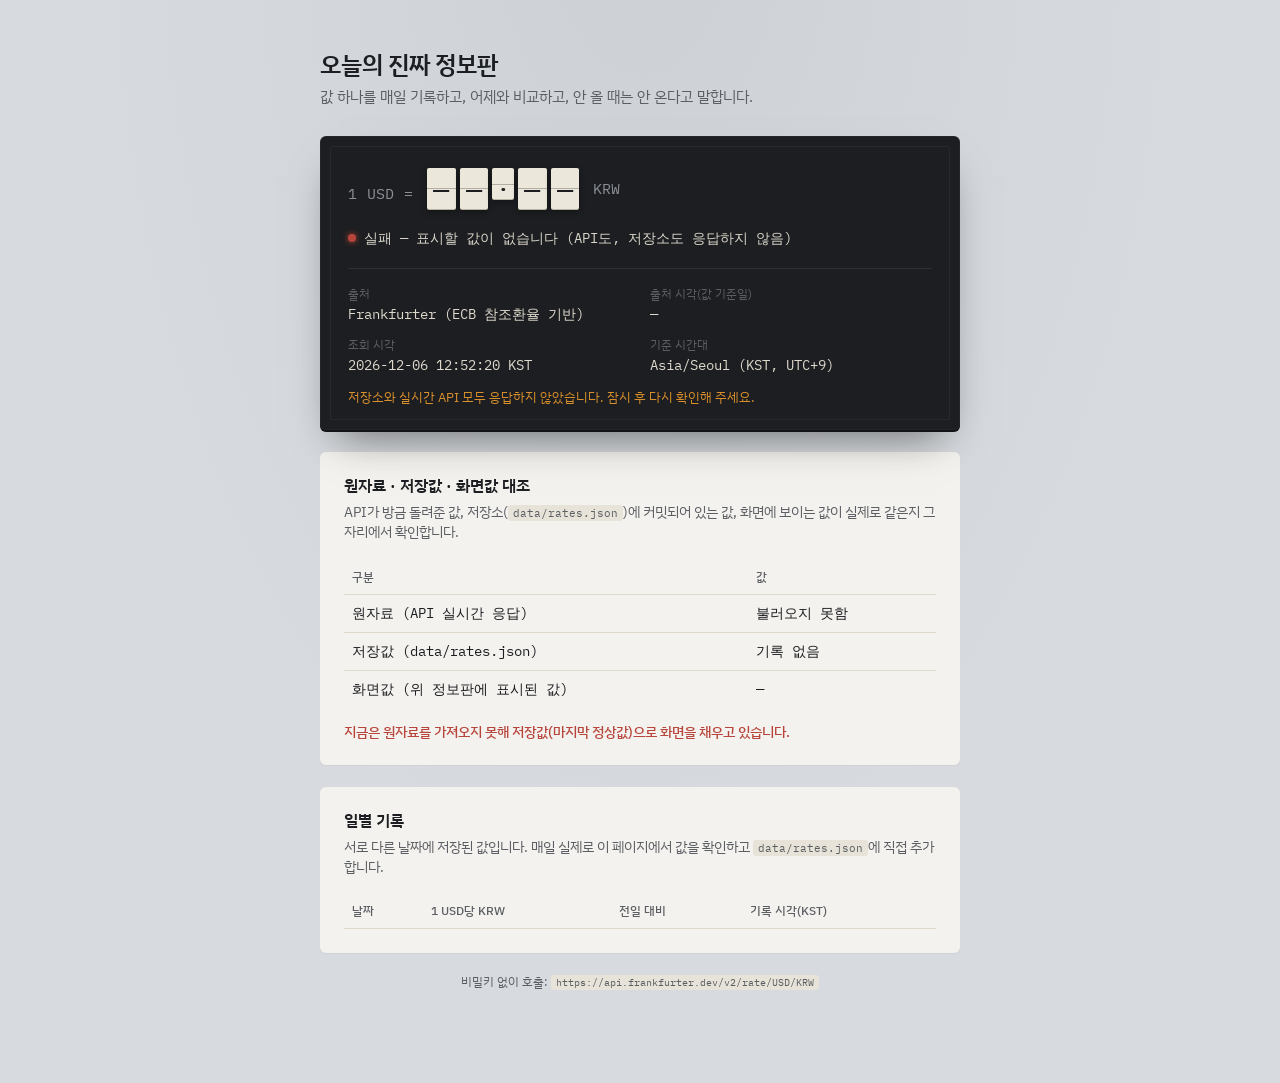
==== index.html @ 4d2fb69b "Add files via upload" ====
<!doctype html>
<html lang="ko">
<head>
<meta charset="UTF-8">
<meta name="viewport" content="width=device-width, initial-scale=1.0">
<title>오늘의 진짜 정보판 — USD/KRW</title>
<link rel="preconnect" href="https://fonts.googleapis.com">
<link rel="preconnect" href="https://fonts.gstatic.com" crossorigin>
<link href="https://fonts.googleapis.com/css2?family=IBM+Plex+Mono:wght@400;500;600&family=IBM+Plex+Sans+KR:wght@400;500;600&display=swap" rel="stylesheet">
<link rel="stylesheet" href="style.css">
</head>
<body>

  <main class="room">
    <header class="page-head">
      <h1>오늘의 진짜 정보판</h1>
      <p class="page-sub">값 하나를 매일 기록하고, 어제와 비교하고, 안 올 때는 안 온다고 말합니다.</p>
    </header>

    <section class="board" id="board" aria-live="polite">

      <div class="board-row board-top">
        <span class="board-label">1 USD =</span>
        <div class="flap-group" id="flapGroup" aria-label="환율 값"></div>
        <span class="board-unit" id="unitLabel">KRW</span>
      </div>

      <div class="board-status" id="statusLine">
        <span class="status-dot" id="statusDot"></span>
        <span id="statusText">조회 중…</span>
      </div>

      <dl class="board-meta">
        <div class="meta-item">
          <dt>출처</dt>
          <dd id="metaSource">—</dd>
        </div>
        <div class="meta-item">
          <dt>출처 시각(값 기준일)</dt>
          <dd id="metaSourceDate">—</dd>
        </div>
        <div class="meta-item">
          <dt>조회 시각</dt>
          <dd id="metaFetchedAt">—</dd>
        </div>
        <div class="meta-item">
          <dt>기준 시간대</dt>
          <dd id="metaTz">Asia/Seoul (KST, UTC+9)</dd>
        </div>
      </dl>

      <p class="board-note" id="boardNote"></p>
    </section>

    <section class="evidence">
      <h2>원자료 · 저장값 · 화면값 대조</h2>
      <p class="evidence-sub">API가 방금 돌려준 값, 저장소(<code>data/rates.json</code>)에 커밋되어 있는 값, 화면에 보이는 값이 실제로 같은지 그 자리에서 확인합니다.</p>
      <table class="evidence-table" id="evidenceTable">
        <thead>
          <tr><th>구분</th><th>값</th></tr>
        </thead>
        <tbody>
          <tr>
            <td>원자료 (API 실시간 응답)</td>
            <td id="evRaw">—</td>
          </tr>
          <tr>
            <td>저장값 (data/rates.json)</td>
            <td id="evStored">—</td>
          </tr>
          <tr>
            <td>화면값 (위 정보판에 표시된 값)</td>
            <td id="evScreen">—</td>
          </tr>
        </tbody>
      </table>
      <p class="evidence-result" id="evidenceResult">확인 중…</p>
    </section>

    <section class="log">
      <h2>일별 기록</h2>
      <p class="log-sub">서로 다른 날짜에 저장된 값입니다. 매일 실제로 이 페이지에서 값을 확인하고 <code>data/rates.json</code>에 직접 추가합니다.</p>
      <table class="log-table" id="logTable">
        <thead>
          <tr><th>날짜</th><th>1 USD당 KRW</th><th>전일 대비</th><th>기록 시각(KST)</th></tr>
        </thead>
        <tbody id="logBody">
        </tbody>
      </table>
    </section>

    <footer class="page-foot">
      <p>비밀키 없이 호출: <code id="sourceUrlText">https://api.frankfurter.dev/v2/rate/USD/KRW</code></p>
    </footer>
  </main>

<script src="app.js"></script>
</body>
</html>
---- style.css ----
:root{
  --room-bg: #d7dade;
  --room-bg-2: #cdd1d6;
  --board-bg: #1c1e21;
  --board-edge: #101214;
  --flap-bg: #ece7db;
  --flap-shadow: #b9b3a2;
  --ink: #1c1e21;
  --amber: #d98f2b;
  --amber-dim: #8a5e1e;
  --red: #b8453b;
  --green: #4c7a52;
  --slate: #8c9096;
  --slate-dim: #5b5e63;
  --paper: #f4f2ee;
  --font-mono: "IBM Plex Mono", ui-monospace, "SFMono-Regular", Menlo, monospace;
  --font-sans: "IBM Plex Sans KR", "Pretendard", -apple-system, sans-serif;
}

*{ box-sizing: border-box; }

body{
  margin: 0;
  min-height: 100vh;
  background:
    radial-gradient(ellipse at 50% -10%, var(--room-bg-2), var(--room-bg) 60%);
  font-family: var(--font-sans);
  color: var(--ink);
  padding: 48px 20px 80px;
}

.room{
  max-width: 640px;
  margin: 0 auto;
}

.page-head{
  text-align: left;
  margin-bottom: 28px;
}
.page-head h1{
  font-size: 1.5rem;
  font-weight: 600;
  margin: 0 0 6px;
  letter-spacing: -0.01em;
}
.page-sub{
  margin: 0;
  color: var(--slate-dim);
  font-size: 0.92rem;
  line-height: 1.5;
}

/* ---- Board ---- */
.board{
  background: var(--board-bg);
  border-radius: 6px;
  padding: 32px 28px 24px;
  box-shadow:
    0 2px 0 var(--board-edge),
    0 22px 40px -18px rgba(10,10,10,0.55),
    inset 0 0 0 1px rgba(255,255,255,0.03);
  position: relative;
}
.board::before{
  /* mounting screws, subtle */
  content: "";
  position: absolute;
  inset: 10px;
  border: 1px solid rgba(255,255,255,0.05);
  border-radius: 3px;
  pointer-events: none;
}

.board-row.board-top{
  display: flex;
  align-items: baseline;
  gap: 14px;
  flex-wrap: wrap;
}
.board-label{
  font-family: var(--font-mono);
  color: var(--slate);
  font-size: 0.95rem;
  letter-spacing: 0.02em;
}
.board-unit{
  font-family: var(--font-mono);
  color: var(--slate);
  font-size: 0.95rem;
  align-self: center;
}

.flap-group{
  display: flex;
  gap: 4px;
}
.flap{
  background: var(--flap-bg);
  color: var(--ink);
  font-family: var(--font-mono);
  font-weight: 500;
  font-size: 1.7rem;
  width: 1.05em;
  height: 1.5em;
  display: flex;
  align-items: center;
  justify-content: center;
  border-radius: 2px;
  position: relative;
  box-shadow: 0 1px 0 var(--flap-shadow), 0 3px 6px rgba(0,0,0,0.35);
}
.flap::after{
  /* the split line across the middle of each flap */
  content: "";
  position: absolute;
  left: 0; right: 0; top: 50%;
  height: 1px;
  background: rgba(0,0,0,0.25);
}
.flap.dim{
  color: var(--slate-dim);
  background: #d9d4c6;
}
.flap.punct{
  font-size: 1.3rem;
}

.board-status{
  display: flex;
  align-items: center;
  gap: 8px;
  margin-top: 20px;
  font-family: var(--font-mono);
  font-size: 0.85rem;
}
.status-dot{
  width: 8px;
  height: 8px;
  border-radius: 50%;
  background: var(--slate);
  flex: none;
}
.status-dot.ok{ background: var(--green); box-shadow: 0 0 6px var(--green); }
.status-dot.stale{ background: var(--amber); box-shadow: 0 0 6px var(--amber); }
.status-dot.fail{ background: var(--red); box-shadow: 0 0 6px var(--red); }
#statusText{ color: #d8d4c8; }

.board-meta{
  margin: 20px 0 0;
  display: grid;
  grid-template-columns: 1fr 1fr;
  gap: 12px 20px;
  padding-top: 16px;
  border-top: 1px solid rgba(255,255,255,0.08);
}
.meta-item dt{
  font-size: 0.72rem;
  color: var(--slate-dim);
  margin: 0 0 3px;
}
.meta-item dd{
  margin: 0;
  font-family: var(--font-mono);
  font-size: 0.85rem;
  color: #ded9cc;
}

.board-note{
  margin: 14px 0 0;
  font-size: 0.8rem;
  color: var(--amber);
  min-height: 1.2em;
}

/* ---- Evidence + Log sections (paper cards) ---- */
.evidence, .log{
  background: var(--paper);
  border-radius: 6px;
  padding: 22px 24px 24px;
  margin-top: 22px;
  box-shadow: 0 1px 0 rgba(0,0,0,0.04);
}
.evidence h2, .log h2{
  font-size: 1rem;
  margin: 0 0 6px;
  font-weight: 600;
}
.evidence-sub, .log-sub{
  margin: 0 0 16px;
  font-size: 0.85rem;
  color: var(--slate-dim);
  line-height: 1.5;
}
.evidence-sub code, .log-sub code, .page-foot code{
  font-family: var(--font-mono);
  background: #e7e3d8;
  padding: 1px 5px;
  border-radius: 3px;
  font-size: 0.82em;
}

table{
  width: 100%;
  border-collapse: collapse;
  font-size: 0.88rem;
}
th, td{
  text-align: left;
  padding: 9px 8px;
  border-bottom: 1px solid #ddd8ca;
}
th{
  color: var(--slate-dim);
  font-weight: 500;
  font-size: 0.78rem;
}
td{ font-family: var(--font-mono); }
tbody tr:last-child td{ border-bottom: none; }

.evidence-result{
  margin: 14px 0 0;
  font-size: 0.88rem;
  font-weight: 500;
}
.evidence-result.ok{ color: var(--green); }
.evidence-result.mismatch{ color: var(--red); }

.diff-up{ color: var(--red); }
.diff-down{ color: var(--green); }
.diff-flat{ color: var(--slate-dim); }

.page-foot{
  margin-top: 20px;
  text-align: center;
  font-size: 0.78rem;
  color: var(--slate-dim);
}

@media (max-width: 480px){
  .board{ padding: 24px 18px 20px; }
  .flap{ font-size: 1.3rem; width: 1em; height: 1.4em; }
  .board-meta{ grid-template-columns: 1fr; }
}

@media (prefers-reduced-motion: reduce){
  * { transition: none !important; }
}
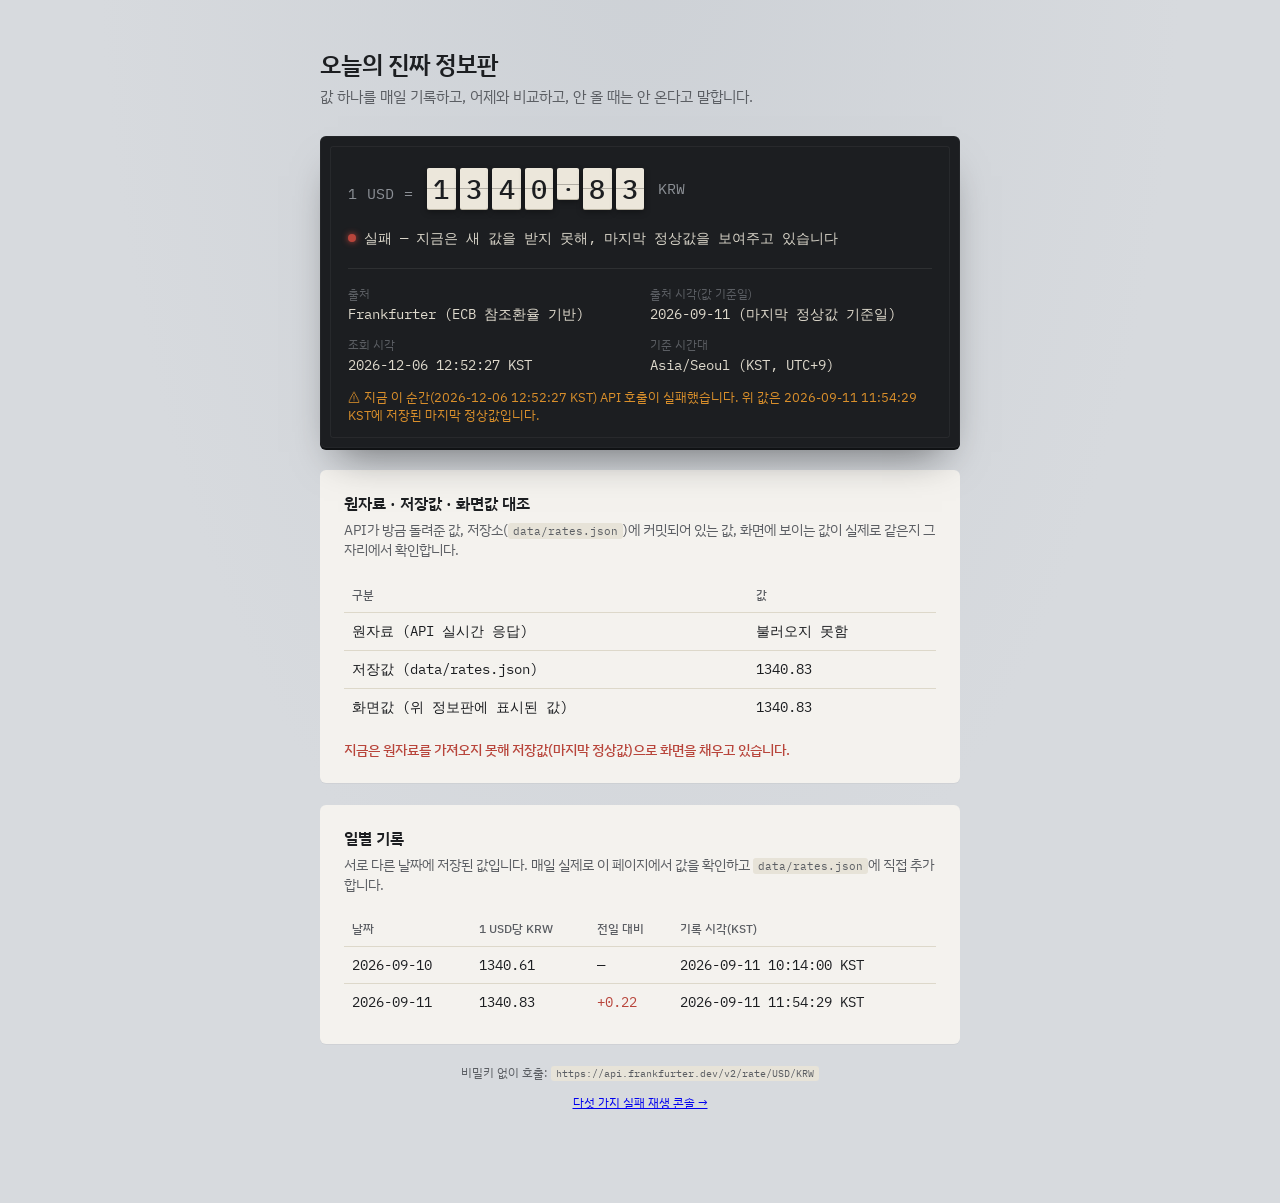
==== commit 82f76a7c: "Update index.html" ====
--- a/index.html
+++ b/index.html
@@ -91,6 +91,7 @@
 
     <footer class="page-foot">
       <p>비밀키 없이 호출: <code id="sourceUrlText">https://api.frankfurter.dev/v2/rate/USD/KRW</code></p>
+      <p><a href="test.html">다섯 가지 실패 재생 콘솔 →</a></p>
     </footer>
   </main>
 
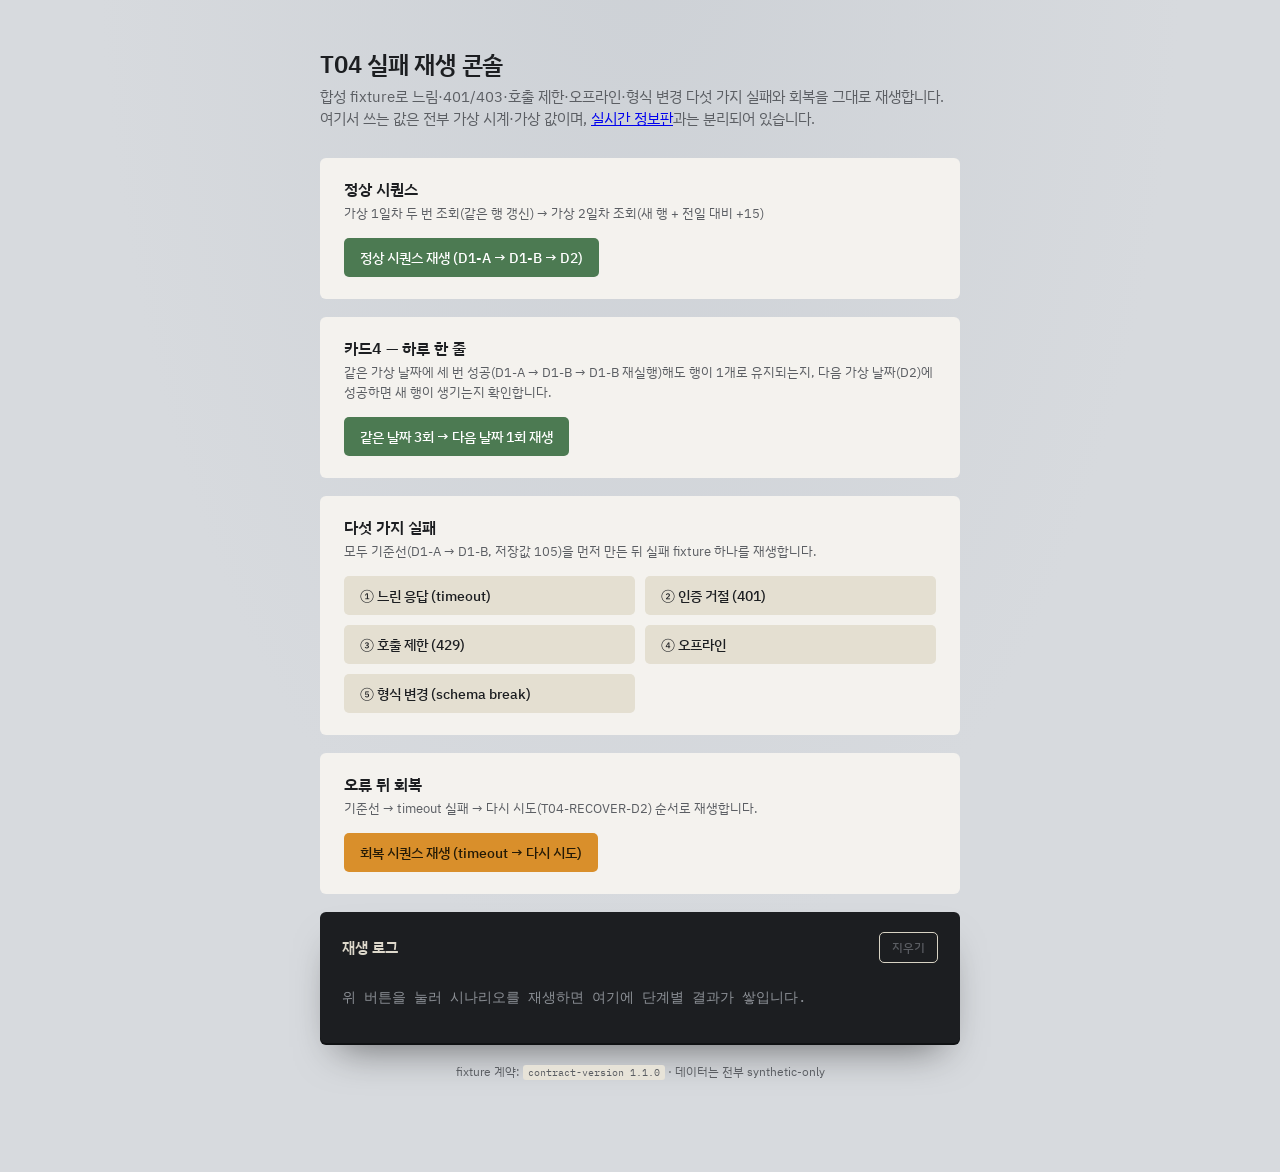
==== commit f7f01966: "Update index.html" ====
--- a/index.html
+++ b/index.html
@@ -3,98 +3,69 @@
 <head>
 <meta charset="UTF-8">
 <meta name="viewport" content="width=device-width, initial-scale=1.0">
-<title>오늘의 진짜 정보판 — USD/KRW</title>
+<title>T04 실패 재생 콘솔 — 오늘의 진짜 정보판</title>
 <link rel="preconnect" href="https://fonts.googleapis.com">
 <link rel="preconnect" href="https://fonts.gstatic.com" crossorigin>
 <link href="https://fonts.googleapis.com/css2?family=IBM+Plex+Mono:wght@400;500;600&family=IBM+Plex+Sans+KR:wght@400;500;600&display=swap" rel="stylesheet">
 <link rel="stylesheet" href="style.css">
+<link rel="stylesheet" href="test.css">
 </head>
 <body>
-
   <main class="room">
     <header class="page-head">
-      <h1>오늘의 진짜 정보판</h1>
-      <p class="page-sub">값 하나를 매일 기록하고, 어제와 비교하고, 안 올 때는 안 온다고 말합니다.</p>
+      <h1>T04 실패 재생 콘솔</h1>
+      <p class="page-sub">
+        합성 fixture로 느림·401/403·호출 제한·오프라인·형식 변경 다섯 가지 실패와 회복을 그대로 재생합니다.
+        여기서 쓰는 값은 전부 가상 시계·가상 값이며, <a href="index.html">실시간 정보판</a>과는 분리되어 있습니다.
+      </p>
     </header>
 
-    <section class="board" id="board" aria-live="polite">
-
-      <div class="board-row board-top">
-        <span class="board-label">1 USD =</span>
-        <div class="flap-group" id="flapGroup" aria-label="환율 값"></div>
-        <span class="board-unit" id="unitLabel">KRW</span>
-      </div>
-
-      <div class="board-status" id="statusLine">
-        <span class="status-dot" id="statusDot"></span>
-        <span id="statusText">조회 중…</span>
-      </div>
-
-      <dl class="board-meta">
-        <div class="meta-item">
-          <dt>출처</dt>
-          <dd id="metaSource">—</dd>
-        </div>
-        <div class="meta-item">
-          <dt>출처 시각(값 기준일)</dt>
-          <dd id="metaSourceDate">—</dd>
-        </div>
-        <div class="meta-item">
-          <dt>조회 시각</dt>
-          <dd id="metaFetchedAt">—</dd>
-        </div>
-        <div class="meta-item">
-          <dt>기준 시간대</dt>
-          <dd id="metaTz">Asia/Seoul (KST, UTC+9)</dd>
-        </div>
-      </dl>
-
-      <p class="board-note" id="boardNote"></p>
+    <section class="scenario-panel">
+      <h2>정상 시퀀스</h2>
+      <p class="panel-sub">가상 1일차 두 번 조회(같은 행 갱신) → 가상 2일차 조회(새 행 + 전일 대비 +15)</p>
+      <button class="btn btn-normal" data-scenario="normal">정상 시퀀스 재생 (D1-A → D1-B → D2)</button>
     </section>
 
-    <section class="evidence">
-      <h2>원자료 · 저장값 · 화면값 대조</h2>
-      <p class="evidence-sub">API가 방금 돌려준 값, 저장소(<code>data/rates.json</code>)에 커밋되어 있는 값, 화면에 보이는 값이 실제로 같은지 그 자리에서 확인합니다.</p>
-      <table class="evidence-table" id="evidenceTable">
-        <thead>
-          <tr><th>구분</th><th>값</th></tr>
-        </thead>
-        <tbody>
-          <tr>
-            <td>원자료 (API 실시간 응답)</td>
-            <td id="evRaw">—</td>
-          </tr>
-          <tr>
-            <td>저장값 (data/rates.json)</td>
-            <td id="evStored">—</td>
-          </tr>
-          <tr>
-            <td>화면값 (위 정보판에 표시된 값)</td>
-            <td id="evScreen">—</td>
-          </tr>
-        </tbody>
-      </table>
-      <p class="evidence-result" id="evidenceResult">확인 중…</p>
+    <section class="scenario-panel">
+      <h2>카드4 — 하루 한 줄</h2>
+      <p class="panel-sub">같은 가상 날짜에 세 번 성공(D1-A → D1-B → D1-B 재실행)해도 행이 1개로 유지되는지, 다음 가상 날짜(D2)에 성공하면 새 행이 생기는지 확인합니다.</p>
+      <button class="btn btn-normal" data-scenario="dedupe">같은 날짜 3회 → 다음 날짜 1회 재생</button>
     </section>
 
-    <section class="log">
-      <h2>일별 기록</h2>
-      <p class="log-sub">서로 다른 날짜에 저장된 값입니다. 매일 실제로 이 페이지에서 값을 확인하고 <code>data/rates.json</code>에 직접 추가합니다.</p>
-      <table class="log-table" id="logTable">
-        <thead>
-          <tr><th>날짜</th><th>1 USD당 KRW</th><th>전일 대비</th><th>기록 시각(KST)</th></tr>
-        </thead>
-        <tbody id="logBody">
-        </tbody>
-      </table>
+    <section class="scenario-panel">
+      <h2>다섯 가지 실패</h2>
+      <p class="panel-sub">모두 기준선(D1-A → D1-B, 저장값 105)을 먼저 만든 뒤 실패 fixture 하나를 재생합니다.</p>
+      <div class="btn-grid">
+        <button class="btn btn-fail" data-scenario="fail" data-fixture="T04-TIMEOUT">① 느린 응답 (timeout)</button>
+        <button class="btn btn-fail" data-scenario="fail" data-fixture="T04-AUTH-401">② 인증 거절 (401)</button>
+        <button class="btn btn-fail" data-scenario="fail" data-fixture="T04-RATE-429">③ 호출 제한 (429)</button>
+        <button class="btn btn-fail" data-scenario="fail" data-fixture="T04-OFFLINE">④ 오프라인</button>
+        <button class="btn btn-fail" data-scenario="fail" data-fixture="T04-SCHEMA-BREAK">⑤ 형식 변경 (schema break)</button>
+      </div>
+    </section>
+
+    <section class="scenario-panel">
+      <h2>오류 뒤 회복</h2>
+      <p class="panel-sub">기준선 → timeout 실패 → 다시 시도(T04-RECOVER-D2) 순서로 재생합니다.</p>
+      <button class="btn btn-recover" data-scenario="recover">회복 시퀀스 재생 (timeout → 다시 시도)</button>
+    </section>
+
+    <section class="console-panel">
+      <div class="console-head">
+        <h2>재생 로그</h2>
+        <button class="btn btn-ghost" id="clearLog">지우기</button>
+      </div>
+      <div id="log" class="console-log">
+        <p class="console-empty">위 버튼을 눌러 시나리오를 재생하면 여기에 단계별 결과가 쌓입니다.</p>
+      </div>
     </section>
 
     <footer class="page-foot">
-      <p>비밀키 없이 호출: <code id="sourceUrlText">https://api.frankfurter.dev/v2/rate/USD/KRW</code></p>
-      <p><a href="test.html">다섯 가지 실패 재생 콘솔 →</a></p>
+      <p>fixture 계약: <code>contract-version 1.1.0</code> · 데이터는 전부 synthetic-only</p>
     </footer>
   </main>
 
-<script src="app.js"></script>
+<script src="lib/adapter.js"></script>
+<script src="test.js"></script>
 </body>
 </html>
--- a/test.css
+++ b/test.css
@@ -0,0 +1,118 @@
+.scenario-panel{
+  background: var(--paper);
+  border-radius: 6px;
+  padding: 20px 24px 22px;
+  margin-top: 18px;
+}
+.scenario-panel h2{
+  font-size: 0.98rem;
+  margin: 0 0 4px;
+  font-weight: 600;
+}
+.panel-sub{
+  margin: 0 0 14px;
+  font-size: 0.83rem;
+  color: var(--slate-dim);
+  line-height: 1.5;
+}
+
+.btn{
+  font-family: var(--font-sans);
+  font-size: 0.85rem;
+  font-weight: 500;
+  border: none;
+  border-radius: 5px;
+  padding: 10px 16px;
+  cursor: pointer;
+  transition: filter 0.15s ease;
+}
+.btn:hover{ filter: brightness(1.06); }
+.btn:active{ filter: brightness(0.95); }
+
+.btn-normal{ background: var(--green); color: #fff; }
+.btn-fail{ background: #e4dfd1; color: var(--ink); text-align: left; }
+.btn-recover{ background: var(--amber); color: #241a06; }
+.btn-ghost{ background: transparent; color: var(--slate-dim); border: 1px solid #d8d3c4; padding: 6px 12px; font-size: 0.78rem; }
+
+.btn-grid{
+  display: grid;
+  grid-template-columns: 1fr 1fr;
+  gap: 10px;
+}
+@media (max-width: 480px){
+  .btn-grid{ grid-template-columns: 1fr; }
+}
+
+.console-panel{
+  background: var(--board-bg);
+  border-radius: 6px;
+  padding: 20px 22px 22px;
+  margin-top: 18px;
+  box-shadow: 0 2px 0 var(--board-edge), 0 22px 40px -18px rgba(10,10,10,0.55);
+}
+.console-head{
+  display: flex;
+  align-items: center;
+  justify-content: space-between;
+  margin-bottom: 12px;
+}
+.console-head h2{
+  color: #ded9cc;
+  font-size: 0.95rem;
+  margin: 0;
+  font-weight: 600;
+}
+.console-empty{
+  color: var(--slate);
+  font-size: 0.85rem;
+  font-family: var(--font-mono);
+}
+
+.console-log{
+  max-height: 60vh;
+  overflow-y: auto;
+  font-family: var(--font-mono);
+  font-size: 0.82rem;
+}
+
+.step{
+  border-left: 3px solid var(--slate);
+  padding: 10px 14px;
+  margin-bottom: 10px;
+  background: rgba(255,255,255,0.03);
+  border-radius: 0 4px 4px 0;
+}
+.step.pass{ border-left-color: var(--green); }
+.step.fail{ border-left-color: var(--red); }
+
+.step-title{
+  color: #ded9cc;
+  font-weight: 500;
+  margin-bottom: 4px;
+}
+.step-title .badge{
+  font-size: 0.72rem;
+  padding: 1px 7px;
+  border-radius: 10px;
+  margin-left: 8px;
+  font-family: var(--font-sans);
+}
+.badge.ok{ background: rgba(76,122,82,0.25); color: #9fd3a4; }
+.badge.err{ background: rgba(184,69,59,0.25); color: #f0a89f; }
+.badge.stale{ background: rgba(217,143,43,0.25); color: #f0c383; }
+
+.step-body{
+  color: #b9b3a2;
+  line-height: 1.6;
+  white-space: pre-wrap;
+}
+.step-match{
+  margin-top: 6px;
+  font-weight: 500;
+}
+.step-match.ok{ color: var(--green); }
+.step-match.mismatch{ color: var(--red); }
+
+.retry-row{
+  margin-top: 10px;
+}
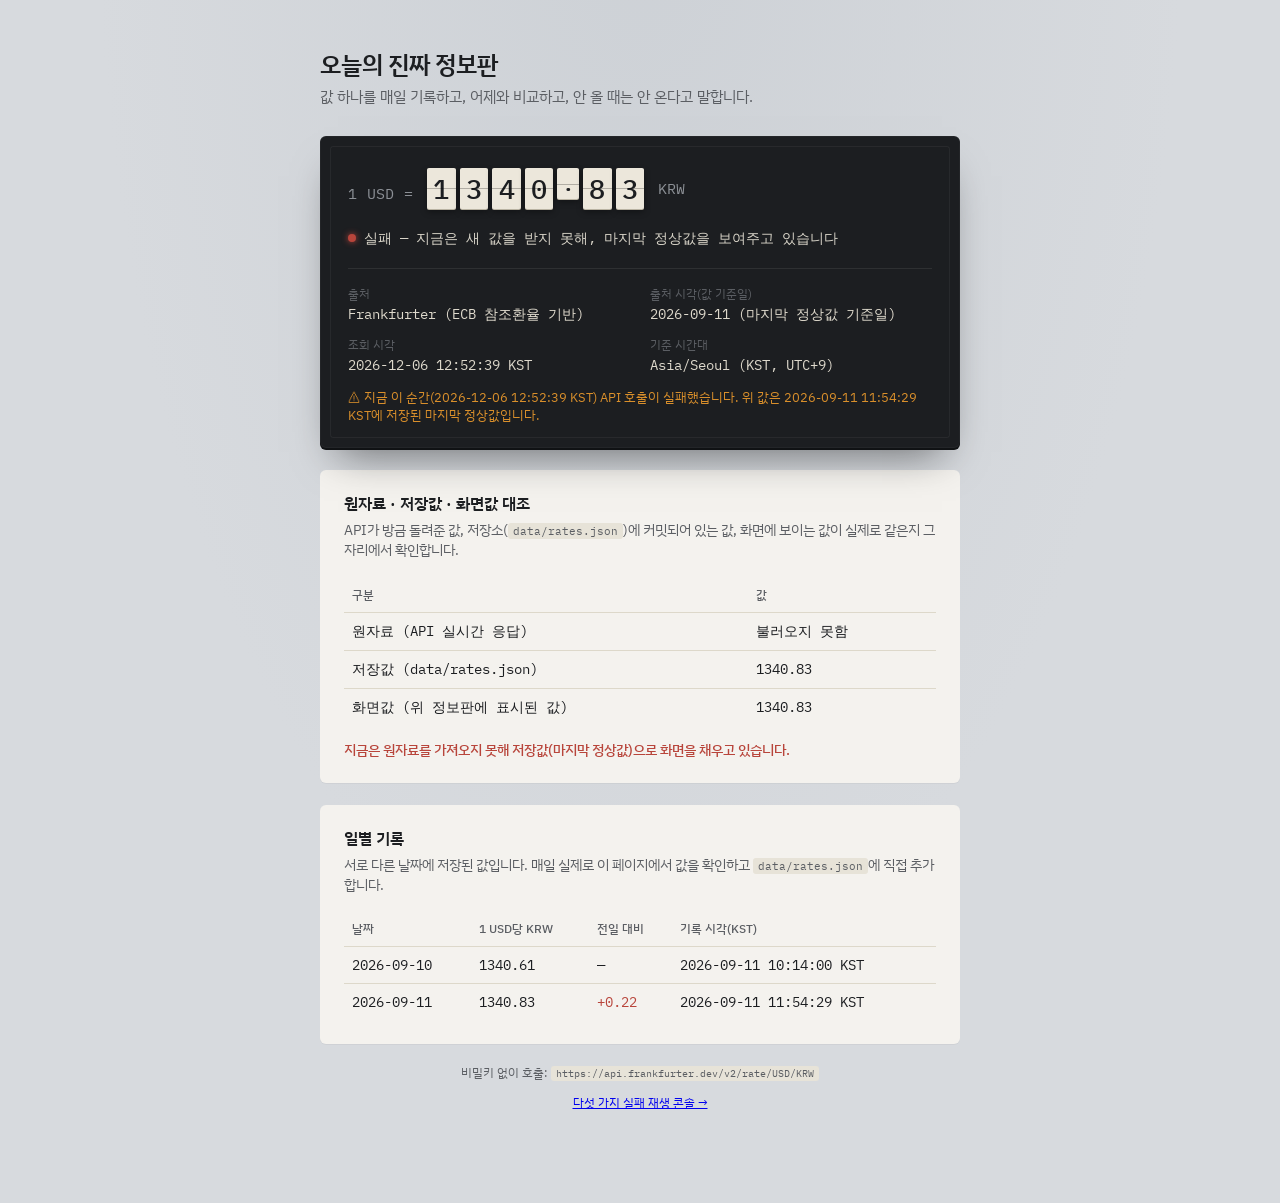
==== commit 2db39140: "Update index.html" ====
--- a/index.html
+++ b/index.html
@@ -3,69 +3,98 @@
 <head>
 <meta charset="UTF-8">
 <meta name="viewport" content="width=device-width, initial-scale=1.0">
-<title>T04 실패 재생 콘솔 — 오늘의 진짜 정보판</title>
+<title>오늘의 진짜 정보판 — USD/KRW</title>
 <link rel="preconnect" href="https://fonts.googleapis.com">
 <link rel="preconnect" href="https://fonts.gstatic.com" crossorigin>
 <link href="https://fonts.googleapis.com/css2?family=IBM+Plex+Mono:wght@400;500;600&family=IBM+Plex+Sans+KR:wght@400;500;600&display=swap" rel="stylesheet">
 <link rel="stylesheet" href="style.css">
-<link rel="stylesheet" href="test.css">
 </head>
 <body>
+
   <main class="room">
     <header class="page-head">
-      <h1>T04 실패 재생 콘솔</h1>
-      <p class="page-sub">
-        합성 fixture로 느림·401/403·호출 제한·오프라인·형식 변경 다섯 가지 실패와 회복을 그대로 재생합니다.
-        여기서 쓰는 값은 전부 가상 시계·가상 값이며, <a href="index.html">실시간 정보판</a>과는 분리되어 있습니다.
-      </p>
+      <h1>오늘의 진짜 정보판</h1>
+      <p class="page-sub">값 하나를 매일 기록하고, 어제와 비교하고, 안 올 때는 안 온다고 말합니다.</p>
     </header>
 
-    <section class="scenario-panel">
-      <h2>정상 시퀀스</h2>
-      <p class="panel-sub">가상 1일차 두 번 조회(같은 행 갱신) → 가상 2일차 조회(새 행 + 전일 대비 +15)</p>
-      <button class="btn btn-normal" data-scenario="normal">정상 시퀀스 재생 (D1-A → D1-B → D2)</button>
+    <section class="board" id="board" aria-live="polite">
+
+      <div class="board-row board-top">
+        <span class="board-label">1 USD =</span>
+        <div class="flap-group" id="flapGroup" aria-label="환율 값"></div>
+        <span class="board-unit" id="unitLabel">KRW</span>
+      </div>
+
+      <div class="board-status" id="statusLine">
+        <span class="status-dot" id="statusDot"></span>
+        <span id="statusText">조회 중…</span>
+      </div>
+
+      <dl class="board-meta">
+        <div class="meta-item">
+          <dt>출처</dt>
+          <dd id="metaSource">—</dd>
+        </div>
+        <div class="meta-item">
+          <dt>출처 시각(값 기준일)</dt>
+          <dd id="metaSourceDate">—</dd>
+        </div>
+        <div class="meta-item">
+          <dt>조회 시각</dt>
+          <dd id="metaFetchedAt">—</dd>
+        </div>
+        <div class="meta-item">
+          <dt>기준 시간대</dt>
+          <dd id="metaTz">Asia/Seoul (KST, UTC+9)</dd>
+        </div>
+      </dl>
+
+      <p class="board-note" id="boardNote"></p>
     </section>
 
-    <section class="scenario-panel">
-      <h2>카드4 — 하루 한 줄</h2>
-      <p class="panel-sub">같은 가상 날짜에 세 번 성공(D1-A → D1-B → D1-B 재실행)해도 행이 1개로 유지되는지, 다음 가상 날짜(D2)에 성공하면 새 행이 생기는지 확인합니다.</p>
-      <button class="btn btn-normal" data-scenario="dedupe">같은 날짜 3회 → 다음 날짜 1회 재생</button>
+    <section class="evidence">
+      <h2>원자료 · 저장값 · 화면값 대조</h2>
+      <p class="evidence-sub">API가 방금 돌려준 값, 저장소(<code>data/rates.json</code>)에 커밋되어 있는 값, 화면에 보이는 값이 실제로 같은지 그 자리에서 확인합니다.</p>
+      <table class="evidence-table" id="evidenceTable">
+        <thead>
+          <tr><th>구분</th><th>값</th></tr>
+        </thead>
+        <tbody>
+          <tr>
+            <td>원자료 (API 실시간 응답)</td>
+            <td id="evRaw">—</td>
+          </tr>
+          <tr>
+            <td>저장값 (data/rates.json)</td>
+            <td id="evStored">—</td>
+          </tr>
+          <tr>
+            <td>화면값 (위 정보판에 표시된 값)</td>
+            <td id="evScreen">—</td>
+          </tr>
+        </tbody>
+      </table>
+      <p class="evidence-result" id="evidenceResult">확인 중…</p>
     </section>
 
-    <section class="scenario-panel">
-      <h2>다섯 가지 실패</h2>
-      <p class="panel-sub">모두 기준선(D1-A → D1-B, 저장값 105)을 먼저 만든 뒤 실패 fixture 하나를 재생합니다.</p>
-      <div class="btn-grid">
-        <button class="btn btn-fail" data-scenario="fail" data-fixture="T04-TIMEOUT">① 느린 응답 (timeout)</button>
-        <button class="btn btn-fail" data-scenario="fail" data-fixture="T04-AUTH-401">② 인증 거절 (401)</button>
-        <button class="btn btn-fail" data-scenario="fail" data-fixture="T04-RATE-429">③ 호출 제한 (429)</button>
-        <button class="btn btn-fail" data-scenario="fail" data-fixture="T04-OFFLINE">④ 오프라인</button>
-        <button class="btn btn-fail" data-scenario="fail" data-fixture="T04-SCHEMA-BREAK">⑤ 형식 변경 (schema break)</button>
-      </div>
-    </section>
-
-    <section class="scenario-panel">
-      <h2>오류 뒤 회복</h2>
-      <p class="panel-sub">기준선 → timeout 실패 → 다시 시도(T04-RECOVER-D2) 순서로 재생합니다.</p>
-      <button class="btn btn-recover" data-scenario="recover">회복 시퀀스 재생 (timeout → 다시 시도)</button>
-    </section>
-
-    <section class="console-panel">
-      <div class="console-head">
-        <h2>재생 로그</h2>
-        <button class="btn btn-ghost" id="clearLog">지우기</button>
-      </div>
-      <div id="log" class="console-log">
-        <p class="console-empty">위 버튼을 눌러 시나리오를 재생하면 여기에 단계별 결과가 쌓입니다.</p>
-      </div>
+    <section class="log">
+      <h2>일별 기록</h2>
+      <p class="log-sub">서로 다른 날짜에 저장된 값입니다. 매일 실제로 이 페이지에서 값을 확인하고 <code>data/rates.json</code>에 직접 추가합니다.</p>
+      <table class="log-table" id="logTable">
+        <thead>
+          <tr><th>날짜</th><th>1 USD당 KRW</th><th>전일 대비</th><th>기록 시각(KST)</th></tr>
+        </thead>
+        <tbody id="logBody">
+        </tbody>
+      </table>
     </section>
 
     <footer class="page-foot">
-      <p>fixture 계약: <code>contract-version 1.1.0</code> · 데이터는 전부 synthetic-only</p>
+      <p>비밀키 없이 호출: <code id="sourceUrlText">https://api.frankfurter.dev/v2/rate/USD/KRW</code></p>
+      <p><a href="test.html">다섯 가지 실패 재생 콘솔 →</a></p>
     </footer>
   </main>
 
-<script src="lib/adapter.js"></script>
-<script src="test.js"></script>
+<script src="app.js"></script>
 </body>
 </html>
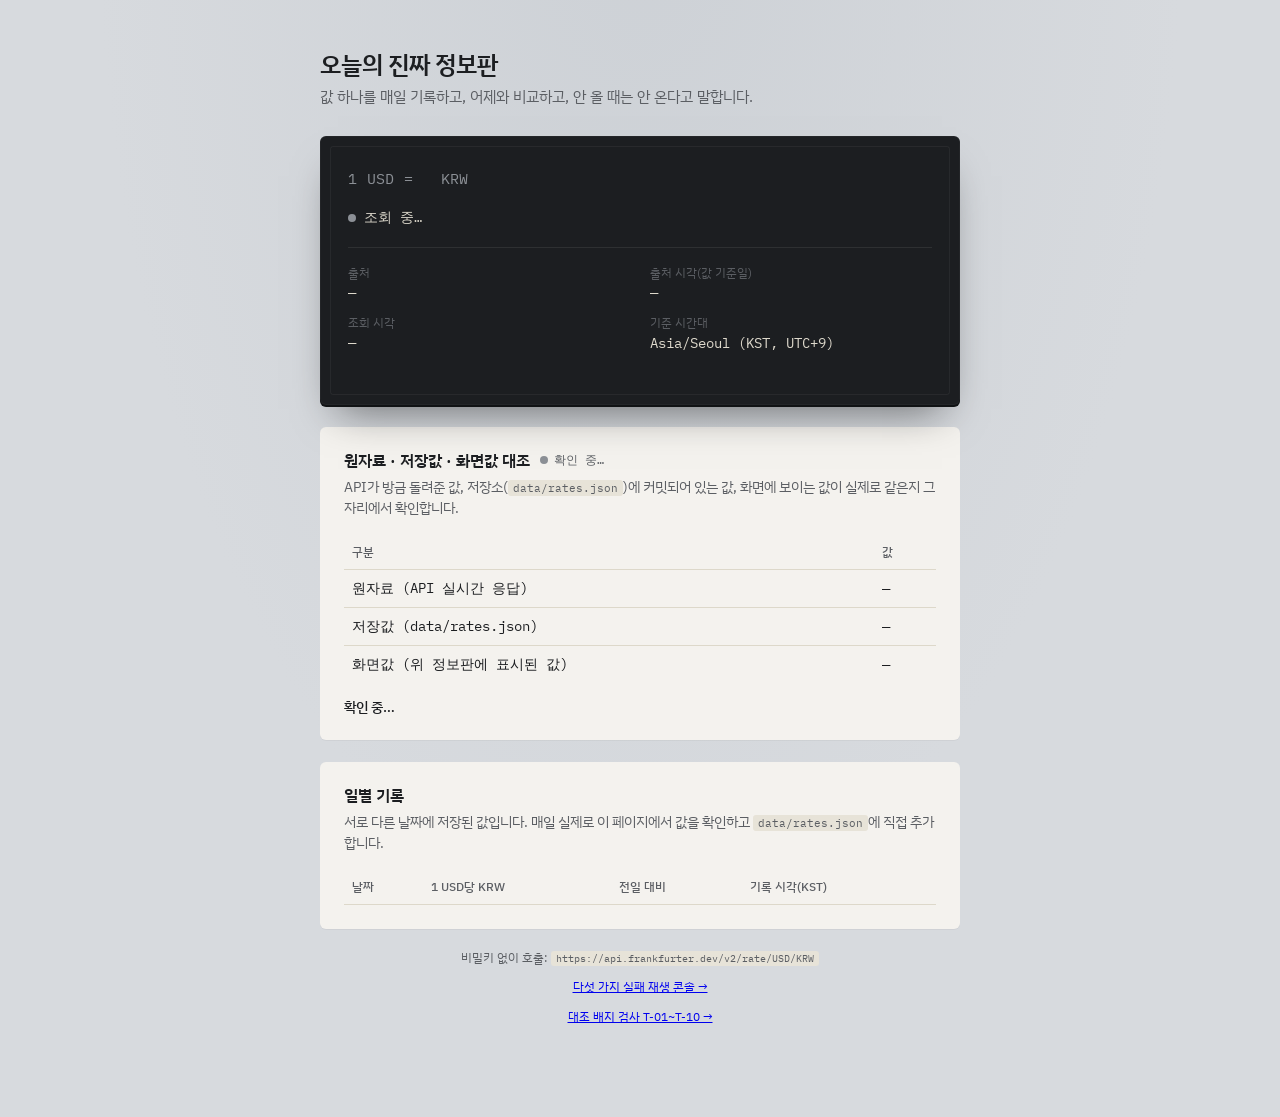
==== commit 3bbe049e: "Update index.html" ====
--- a/index.html
+++ b/index.html
@@ -53,7 +53,12 @@
     </section>
 
     <section class="evidence">
-      <h2>원자료 · 저장값 · 화면값 대조</h2>
+      <h2>
+        원자료 · 저장값 · 화면값 대조
+        <span class="evidence-badge" id="evidenceBadge">
+          <span class="dot"></span><span class="label">확인 중…</span>
+        </span>
+      </h2>
       <p class="evidence-sub">API가 방금 돌려준 값, 저장소(<code>data/rates.json</code>)에 커밋되어 있는 값, 화면에 보이는 값이 실제로 같은지 그 자리에서 확인합니다.</p>
       <table class="evidence-table" id="evidenceTable">
         <thead>
@@ -92,9 +97,11 @@
     <footer class="page-foot">
       <p>비밀키 없이 호출: <code id="sourceUrlText">https://api.frankfurter.dev/v2/rate/USD/KRW</code></p>
       <p><a href="test.html">다섯 가지 실패 재생 콘솔 →</a></p>
+      <p><a href="badge-test.html">대조 배지 검사 T-01~T-10 →</a></p>
     </footer>
   </main>
 
+<script src="lib/evidence-badge.js"></script>
 <script src="app.js"></script>
 </body>
 </html>
--- a/style.css
+++ b/style.css
@@ -185,7 +185,33 @@
   font-size: 1rem;
   margin: 0 0 6px;
   font-weight: 600;
-}
+  display: flex;
+  align-items: center;
+  gap: 10px;
+}
+
+.evidence-badge{
+  display: inline-flex;
+  align-items: center;
+  gap: 6px;
+  font-size: 0.72rem;
+  font-weight: 500;
+  font-family: var(--font-mono);
+  color: var(--slate-dim);
+}
+.evidence-badge .dot{
+  width: 8px;
+  height: 8px;
+  border-radius: 50%;
+  background: var(--slate);
+  flex: none;
+}
+.evidence-badge.match .dot{ background: var(--green); box-shadow: 0 0 6px var(--green); }
+.evidence-badge.mismatch .dot{ background: var(--red); box-shadow: 0 0 6px var(--red); }
+.evidence-badge.unknown .dot{ background: var(--slate); }
+.evidence-badge.match .label{ color: var(--green); }
+.evidence-badge.mismatch .label{ color: var(--red); }
+.evidence-badge.unknown .label{ color: var(--slate-dim); }
 .evidence-sub, .log-sub{
   margin: 0 0 16px;
   font-size: 0.85rem;
